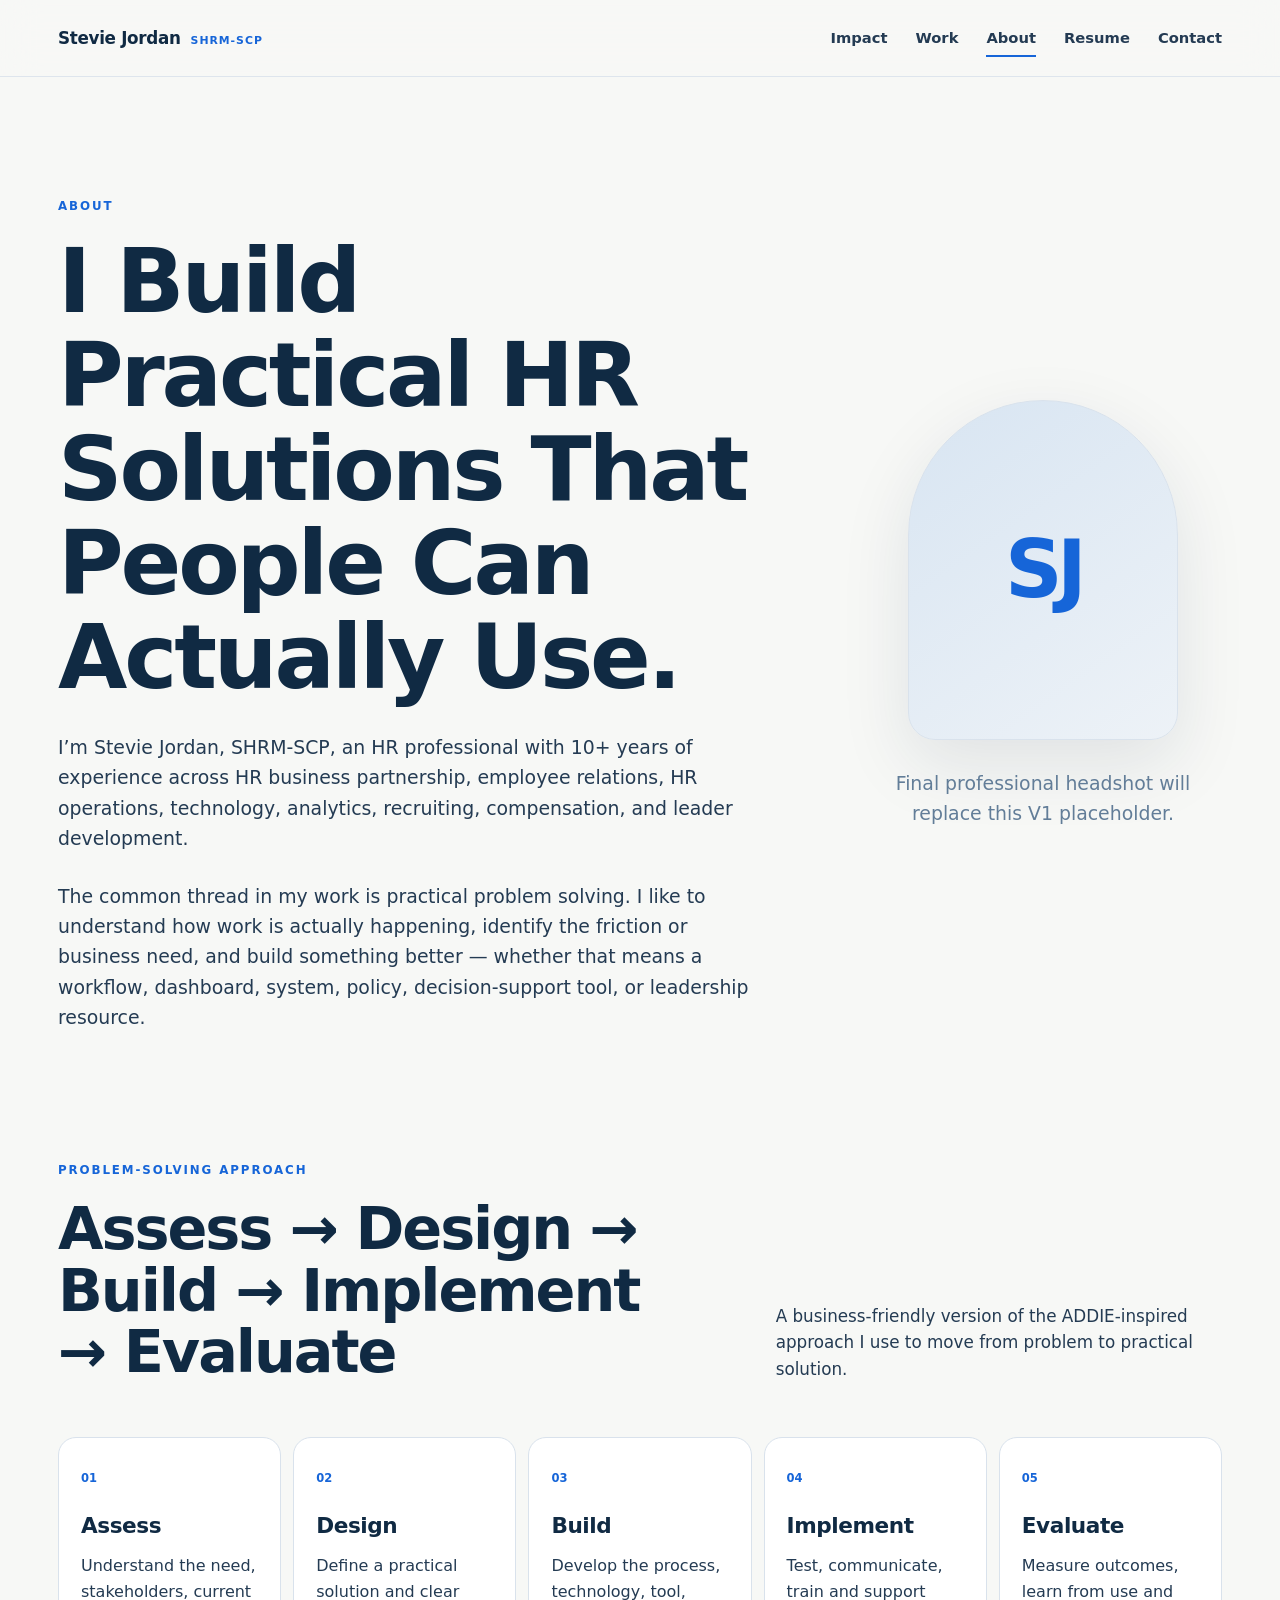
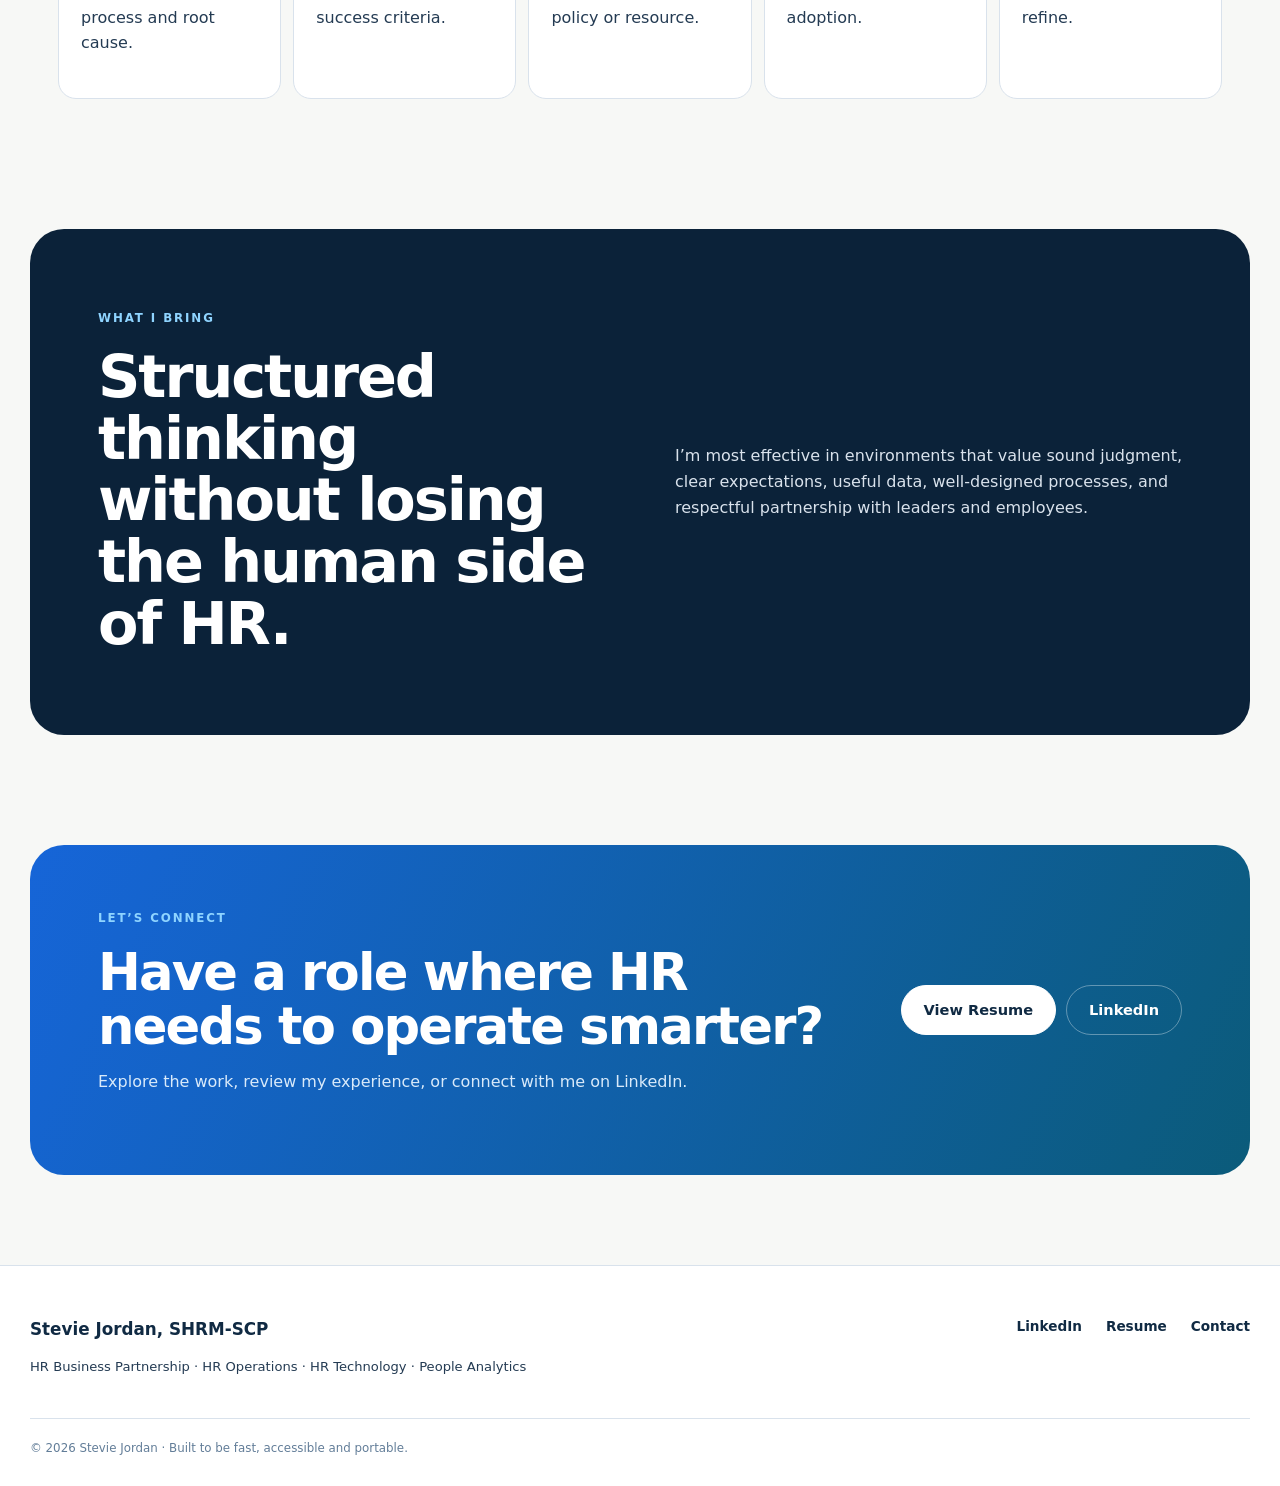
==== about/index.html @ 524242bf "Initial portfolio site" ====
<!doctype html>
<html lang="en">
<head>
<meta charset="utf-8">
<meta name="viewport" content="width=device-width, initial-scale=1">
<title>About Stevie Jordan, SHRM-SCP | Strategic HR Professional</title>
<meta name="description" content="Learn how Stevie Jordan approaches HR business challenges through practical process design, technology, analytics, employee relations, and leader partnership.">
<link rel="canonical" href="https://steviejordan.me/about/">
<meta property="og:type" content="website">
<meta property="og:title" content="About Stevie Jordan, SHRM-SCP | Strategic HR Professional">
<meta property="og:description" content="Learn how Stevie Jordan approaches HR business challenges through practical process design, technology, analytics, employee relations, and leader partnership.">
<meta property="og:url" content="https://steviejordan.me/about/">
<meta property="og:site_name" content="Stevie Jordan, SHRM-SCP">
<meta name="twitter:card" content="summary_large_image">
<meta name="theme-color" content="#102a43">
<link rel="icon" href="/assets/favicon.svg" type="image/svg+xml">
<link rel="stylesheet" href="/assets/css/styles.css">
<script type="application/ld+json">{"@context": "https://schema.org", "@type": "Person", "name": "Stevie Jordan", "honorificSuffix": "SHRM-SCP", "url": "https://steviejordan.me", "sameAs": ["https://www.linkedin.com/in/StevieJordan"], "jobTitle": "Human Resources Professional", "address": {"@type": "PostalAddress", "addressLocality": "Fayetteville", "addressRegion": "NC"}, "alumniOf": {"@type": "CollegeOrUniversity", "name": "University of Mount Olive"}}</script>

</head><body data-page="about"><header class="site-header">
  <div class="nav-shell">
    <a class="wordmark" href="/" aria-label="Stevie Jordan home"><span class="wordmark-name">Stevie Jordan</span><span class="wordmark-cred">SHRM-SCP</span></a>
    <button class="menu-button" type="button" aria-expanded="false" aria-controls="site-nav"><span></span><span></span><span></span><span class="sr-only">Open navigation</span></button>
    <nav id="site-nav" class="site-nav" aria-label="Primary navigation"><a class="nav-link " href="/impact/">Impact</a><a class="nav-link " href="/work/">Work</a><a class="nav-link active" href="/about/">About</a><a class="nav-link " href="/resume/">Resume</a><a class="nav-link " href="/contact/">Contact</a></nav>
  </div>
</header><main id="main"><section class="page-hero about-hero"><div><div class="eyebrow">About</div><h1>I Build Practical HR Solutions That People Can Actually Use.</h1><p>I’m Stevie Jordan, SHRM-SCP, an HR professional with 10+ years of experience across HR business partnership, employee relations, HR operations, technology, analytics, recruiting, compensation, and leader development.</p><p>The common thread in my work is practical problem solving. I like to understand how work is actually happening, identify the friction or business need, and build something better — whether that means a workflow, dashboard, system, policy, decision-support tool, or leadership resource.</p></div><div class="profile-placeholder"><div class="profile-ring"><span>SJ</span></div><p>Final professional headshot will replace this V1 placeholder.</p></div></section><section class="section-shell approach-page"><div class="section-heading"><div><div class="eyebrow">Problem-solving approach</div><h2>Assess → Design → Build → Implement → Evaluate</h2></div><p>A business-friendly version of the ADDIE-inspired approach I use to move from problem to practical solution.</p></div><div class="approach-cards"><article><span>01</span><h3>Assess</h3><p>Understand the need, stakeholders, current process and root cause.</p></article><article><span>02</span><h3>Design</h3><p>Define a practical solution and clear success criteria.</p></article><article><span>03</span><h3>Build</h3><p>Develop the process, technology, tool, policy or resource.</p></article><article><span>04</span><h3>Implement</h3><p>Test, communicate, train and support adoption.</p></article><article><span>05</span><h3>Evaluate</h3><p>Measure outcomes, learn from use and refine.</p></article></div></section><section class="values-band"><div><div class="eyebrow light">What I bring</div><h2>Structured thinking without losing the human side of HR.</h2></div><p>I’m most effective in environments that value sound judgment, clear expectations, useful data, well-designed processes, and respectful partnership with leaders and employees.</p></section><section class="cta-band" data-reveal><div><div class="eyebrow light">Let’s connect</div><h2>Have a role where HR needs to operate smarter?</h2><p>Explore the work, review my experience, or connect with me on LinkedIn.</p></div><div class="cta-actions"><a class="button button-light" href="/resume/">View Resume</a><a class="button button-ghost-light" href="https://www.linkedin.com/in/StevieJordan" target="_blank" rel="noopener">LinkedIn</a></div></section></main><footer class="site-footer"><div class="footer-shell">
<div><a class="footer-name" href="/">Stevie Jordan, SHRM-SCP</a><p>HR Business Partnership · HR Operations · HR Technology · People Analytics</p></div>
<div class="footer-links"><a href="https://www.linkedin.com/in/StevieJordan" target="_blank" rel="noopener">LinkedIn</a><a href="/resume/">Resume</a><a href="/contact/">Contact</a></div>
</div><div class="footer-bottom">© 2026 Stevie Jordan · Built to be fast, accessible and portable.</div></footer>
<script src="/assets/js/site.js" defer></script></body></html>
---- assets/css/styles.css ----
:root{--ink:#102a43;--ink2:#243b53;--muted:#627d98;--paper:#f7f8f6;--white:#fff;--line:#d9e2ec;--blue:#1665d8;--blue2:#0f4fa8;--teal:#147d7e;--pale:#eaf2fb;--warm:#f2efe8;--dark:#0b2239;--radius:24px;--shadow:0 24px 70px rgba(16,42,67,.10);--max:1220px}
*{box-sizing:border-box}html{scroll-behavior:smooth}body{margin:0;background:var(--paper);color:var(--ink);font-family:Inter,ui-sans-serif,system-ui,-apple-system,BlinkMacSystemFont,"Segoe UI",sans-serif;line-height:1.6;-webkit-font-smoothing:antialiased}a{color:inherit;text-decoration:none}img,svg{max-width:100%}button{font:inherit}p{color:var(--ink2)}h1,h2,h3{line-height:1.05;letter-spacing:-.035em;margin:0}h1{font-size:clamp(3rem,7vw,6.8rem);font-weight:750}h2{font-size:clamp(2.25rem,4.6vw,4.4rem);font-weight:720}h3{font-size:1.35rem;letter-spacing:-.02em}.sr-only{position:absolute!important;width:1px;height:1px;padding:0;margin:-1px;overflow:hidden;clip:rect(0,0,0,0);white-space:nowrap;border:0}.eyebrow{text-transform:uppercase;letter-spacing:.16em;font-size:.74rem;font-weight:800;color:var(--blue);margin-bottom:18px}.eyebrow.light{color:#8fd4ff}.site-header{position:sticky;top:0;z-index:50;background:rgba(247,248,246,.88);backdrop-filter:blur(18px);border-bottom:1px solid rgba(217,226,236,.8)}.nav-shell{max-width:var(--max);margin:auto;min-height:76px;padding:0 28px;display:flex;align-items:center;justify-content:space-between}.wordmark{display:flex;gap:10px;align-items:baseline;font-weight:800;letter-spacing:-.02em}.wordmark-name{font-size:1.05rem}.wordmark-cred{font-size:.68rem;color:var(--blue);letter-spacing:.09em}.site-nav{display:flex;gap:28px;align-items:center}.nav-link{font-size:.92rem;font-weight:700;color:var(--ink2);position:relative;padding:26px 0}.nav-link:after{content:"";position:absolute;left:0;bottom:19px;width:100%;height:2px;background:var(--blue);transform:scaleX(0);transform-origin:right;transition:transform .25s ease}.nav-link:hover:after,.nav-link.active:after{transform:scaleX(1);transform-origin:left}.menu-button{display:none;border:0;background:transparent;width:42px;height:42px;padding:9px}.menu-button span:not(.sr-only){height:2px;background:var(--ink);display:block;margin:5px 0}.hero,.page-hero,.section-shell,.case-hero,.case-visual-wrap,.case-content,.tools-section,.next-project,.contact-hero,.cta-band,.approach-band,.values-band,.case-impact{max-width:var(--max);margin-left:auto;margin-right:auto}.home-hero{min-height:690px;padding:105px 28px 80px;display:grid;grid-template-columns:1.1fr .9fr;align-items:center;gap:60px}.home-hero h1 span{color:var(--blue)}.hero-lede{font-size:1.18rem;max-width:760px;margin:30px 0 34px}.hero-actions{display:flex;align-items:center;gap:14px;flex-wrap:wrap}.button{display:inline-flex;align-items:center;justify-content:center;min-height:50px;padding:0 22px;background:var(--blue);color:#fff;border-radius:999px;font-weight:800;font-size:.91rem;border:1px solid var(--blue);transition:transform .2s ease,background .2s ease,box-shadow .2s ease}.button:hover{transform:translateY(-2px);background:var(--blue2);box-shadow:0 12px 28px rgba(22,101,216,.20)}.button-secondary{background:transparent;color:var(--ink);border-color:#9fb3c8}.button-secondary:hover{background:#fff;box-shadow:none}.button-light{background:#fff;color:var(--ink);border-color:#fff}.button-ghost-light{background:transparent;color:#fff;border-color:rgba(255,255,255,.35)}.button-disabled{background:#cbd5df;border-color:#cbd5df;color:#526678;cursor:not-allowed}.text-link{display:inline-flex;align-items:center;gap:7px;font-weight:800;color:var(--blue);font-size:.92rem}.text-link svg,.card-link svg,.contact-row svg{width:18px;fill:none;stroke:currentColor;stroke-width:1.8;transition:transform .2s ease}.text-link:hover svg,.card-link:hover svg,.contact-row:hover svg{transform:translateX(4px)}.resume-link{padding:12px}.hero-art{height:500px;position:relative;display:grid;place-items:center}.hero-monogram{width:290px;height:290px;border-radius:50%;background:linear-gradient(145deg,#102a43,#1665d8);color:#fff;display:grid;place-items:center;align-content:center;box-shadow:0 45px 90px rgba(16,42,67,.24);position:relative;z-index:2}.hero-monogram span{font-size:6.5rem;font-weight:800;letter-spacing:-.08em;line-height:.9}.hero-monogram small{font-size:.64rem;letter-spacing:.18em;opacity:.8;margin-top:18px}.orbit{position:absolute;border:1px solid #b7c8dc;border-radius:50%}.orbit-one{width:390px;height:390px}.orbit-two{width:475px;height:475px;border-style:dashed}.hero-tag{position:absolute;background:#fff;border:1px solid var(--line);box-shadow:0 18px 45px rgba(16,42,67,.10);border-radius:999px;padding:10px 16px;font-size:.78rem;font-weight:800;z-index:3}.tag-one{top:78px;right:0}.tag-two{bottom:100px;left:0}.tag-three{bottom:42px;right:30px}.proof-strip{max-width:var(--max);margin:0 auto 110px;padding:0 28px;display:grid;grid-template-columns:repeat(4,1fr);gap:1px}.metric-card{display:flex;flex-direction:column;padding:30px;border:1px solid var(--line);background:rgba(255,255,255,.78);min-height:190px;transition:transform .25s ease,box-shadow .25s ease,border-color .25s ease}.proof-strip .metric-card:first-child{border-radius:22px 0 0 22px}.proof-strip .metric-card:last-child{border-radius:0 22px 22px 0}.metric-card[href]:hover{transform:translateY(-4px);box-shadow:var(--shadow);border-color:#9fb3c8}.metric-value{font-size:clamp(1.85rem,3vw,3.1rem);font-weight:800;letter-spacing:-.05em;color:var(--ink);line-height:1}.metric-label{font-size:.87rem;font-weight:800;margin-top:14px;color:var(--blue)}.metric-card p{font-size:.92rem;margin:14px 0 18px}.metric-card-small{min-height:150px}.metric-card-small .metric-value{font-size:2.05rem}.card-link{margin-top:auto;font-size:.78rem;font-weight:800;color:var(--blue);display:flex;gap:6px;align-items:center}.section-shell{padding:110px 28px}.section-heading{display:grid;grid-template-columns:1fr .7fr;gap:80px;align-items:end;margin-bottom:54px}.section-heading p{font-size:1.05rem;margin:0}.featured-grid,.work-grid{display:grid;grid-template-columns:repeat(3,1fr);gap:24px}.work-grid{grid-template-columns:repeat(2,1fr)}.project-card{background:#fff;border:1px solid var(--line);border-radius:var(--radius);overflow:hidden;transition:transform .25s ease,box-shadow .25s ease}.project-card:hover{transform:translateY(-5px);box-shadow:var(--shadow)}.project-card-body{padding:26px 28px 30px}.project-card h3{font-size:1.5rem;margin-bottom:10px}.project-hook{font-size:1rem;font-weight:800;color:var(--blue);margin-bottom:14px}.project-card p{font-size:.94rem}.project-card-visual{display:block}.project-visual{height:270px;background:linear-gradient(145deg,#e8eef5,#fdfdfb);padding:26px;position:relative;overflow:hidden;border-bottom:1px solid var(--line);font-size:.72rem}.project-visual-large{height:560px;border:1px solid var(--line);border-radius:32px;padding:44px;box-shadow:var(--shadow)}.visual-head{display:flex;align-items:center;justify-content:space-between;font-weight:800;font-size:.83rem}.visual-badge{color:var(--blue);background:#fff;border:1px solid var(--line);padding:6px 10px;border-radius:999px}.placeholder-note{position:absolute;bottom:12px;right:16px;color:#829ab1;font-size:.58rem;letter-spacing:.05em}.flow-row{display:flex;align-items:center;gap:8px;margin:48px 0}.flow-row span{background:#fff;padding:14px 12px;border:1px solid #bcccdc;border-radius:10px;font-weight:700;flex:1;text-align:center}.flow-row i{width:24px;height:1px;background:var(--blue);position:relative}.flow-row i:after{content:"";position:absolute;right:-1px;top:-3px;border-left:5px solid var(--blue);border-top:3px solid transparent;border-bottom:3px solid transparent}.flow-status{display:flex;justify-content:space-between;background:#d9eafc;padding:16px;border-radius:12px}.flow-status em{font-style:normal}.comp-grid{margin-top:28px;background:#fff;border:1px solid var(--line);border-radius:12px;padding:14px;display:grid;grid-template-columns:1fr 1fr 1fr .7fr;gap:10px;align-items:center}.comp-grid>span{font-size:.6rem;color:var(--muted);font-weight:700;text-transform:uppercase}.comp-grid b{font-size:.68rem}.comp-grid em{font-style:normal}.bar{height:7px;background:#d9e2ec;border-radius:9px;position:relative}.bar:after{content:"";display:block;height:100%;background:var(--blue);border-radius:9px}.b1:after{width:78%}.b2:after{width:54%}.b3:after{width:89%}.budget-line{display:flex;justify-content:space-between;margin-top:14px;padding:12px 14px;background:#dff4ee;border-radius:10px}.coach-ring{width:220px;height:220px;border:1px solid #b7c8dc;border-radius:50%;margin:24px auto;position:relative}.coach-ring b{position:absolute;inset:0;margin:auto;width:78px;height:78px;border-radius:50%;display:grid;place-items:center;background:var(--blue);color:#fff}.coach-ring span{position:absolute;font-weight:700;background:#fff;border:1px solid var(--line);border-radius:999px;padding:7px 9px}.coach-ring span:nth-child(1){top:-6px;left:77px}.coach-ring span:nth-child(2){top:50px;right:-30px}.coach-ring span:nth-child(3){bottom:16px;right:-18px}.coach-ring span:nth-child(4){bottom:13px;left:-34px}.coach-ring span:nth-child(5){top:50px;left:-38px}.dash-kpis{display:grid;grid-template-columns:repeat(3,1fr);gap:10px;margin-top:28px}.dash-kpis div{background:#fff;border:1px solid var(--line);border-radius:12px;padding:14px}.dash-kpis b{font-size:1.2rem;display:block}.dash-kpis span{color:var(--muted)}.dash-chart{height:105px;margin-top:14px;background:#fff;border:1px solid var(--line);border-radius:12px;padding:14px;display:flex;align-items:flex-end;gap:10px}.dash-chart i{flex:1;background:linear-gradient(var(--blue),var(--teal));border-radius:6px 6px 2px 2px}.ats-funnel{display:flex;flex-direction:column;gap:8px;align-items:center;margin-top:27px}.ats-funnel span{background:#fff;border:1px solid var(--line);padding:8px 16px;text-align:center;border-radius:8px;font-weight:700}.ats-funnel span:nth-child(1){width:90%}.ats-funnel span:nth-child(2){width:75%}.ats-funnel span:nth-child(3){width:60%}.ats-funnel span:nth-child(4){width:46%}.ats-funnel span:nth-child(5){width:34%;background:#dff4ee}.ats-funnel b{color:var(--blue);margin-left:8px}.docs-stack{margin-top:28px}.docs-stack>div:first-child{background:#fff;border:1px solid var(--line);border-radius:12px;padding:16px}.docs-stack b,.docs-stack span{display:block}.docs-stack>i{width:2px;height:30px;background:var(--blue);display:block;margin:auto}.doc-cards{display:grid;grid-template-columns:repeat(3,1fr);gap:10px}.doc-cards span{height:76px;background:#fff;border:1px solid var(--line);border-radius:10px;padding:12px;font-weight:800}.section-action{text-align:center;margin-top:42px}.expertise-section{padding-top:50px}.expertise-grid{border-top:1px solid var(--line)}.expertise-item{display:grid;grid-template-columns:70px 1fr;gap:24px;padding:28px 0;border-bottom:1px solid var(--line)}.expertise-item>span{font-size:.78rem;color:var(--blue);font-weight:800}.expertise-item h3{font-size:1.6rem}.expertise-item p{margin:8px 0 0;max-width:760px}.approach-band,.values-band{background:var(--dark);color:#fff;padding:80px 68px;border-radius:34px;display:grid;grid-template-columns:1fr 1fr;gap:70px;margin-bottom:110px}.approach-band p,.values-band p{color:#d9e2ec}.approach-steps{list-style:none;margin:0;padding:0;border-top:1px solid rgba(255,255,255,.16)}.approach-steps li{padding:17px 0;border-bottom:1px solid rgba(255,255,255,.16);display:grid;grid-template-columns:110px 1fr;gap:20px}.approach-steps b{color:#8fd4ff}.approach-steps span{color:#d9e2ec}.light-link{color:#fff}.cta-band{background:linear-gradient(115deg,#1665d8,#0b5b7a);color:#fff;padding:64px 68px;border-radius:34px;margin-bottom:90px;display:grid;grid-template-columns:1fr auto;gap:40px;align-items:center}.cta-band h2{font-size:clamp(2rem,4vw,3.7rem)}.cta-band p{color:#d9eafa}.cta-actions{display:flex;gap:10px}.site-footer{border-top:1px solid var(--line);padding:50px 28px 28px;background:#fff}.footer-shell{max-width:var(--max);margin:auto;display:flex;justify-content:space-between;gap:40px}.footer-name{font-size:1.05rem;font-weight:800}.footer-shell p{font-size:.82rem}.footer-links{display:flex;gap:24px;font-weight:700;font-size:.85rem}.footer-bottom{max-width:var(--max);margin:28px auto 0;border-top:1px solid var(--line);padding-top:20px;color:var(--muted);font-size:.74rem}.page-hero{padding:120px 28px 70px}.page-hero.narrow{max-width:980px;margin-left:auto;margin-right:auto}.page-hero h1{max-width:1000px}.page-hero>p,.page-hero>div>p{font-size:1.18rem;max-width:780px;margin-top:28px}.impact-grid{display:grid;grid-template-columns:repeat(2,1fr);gap:20px;padding-top:30px}.impact-grid .metric-card{border-radius:22px;min-height:300px}.scope-section{padding-top:20px}.scope-grid{display:grid;grid-template-columns:repeat(3,1fr);gap:20px}.scope-grid .metric-card{border-radius:20px}.case-hero{padding:90px 28px 54px;max-width:1040px}.back-link{display:inline-block;margin-bottom:50px;font-size:.84rem;font-weight:800;color:var(--muted)}.case-hero h1{font-size:clamp(3.4rem,7vw,6.4rem)}.case-hook{font-size:clamp(1.3rem,2.5vw,2.15rem);font-weight:800;color:var(--blue);margin:20px 0}.case-summary{font-size:1.1rem;max-width:780px}.case-visual-wrap{padding:0 28px 80px}.case-content{padding:20px 28px 90px;max-width:1040px}.case-section{display:grid;grid-template-columns:80px 1fr;gap:38px;padding:70px 0;border-bottom:1px solid var(--line)}.case-section:last-child{border-bottom:0}.section-number{color:var(--blue);font-weight:800;font-size:.78rem}.case-section h2{font-size:2.5rem;margin-bottom:20px}.case-section p{font-size:1.05rem}.action-list{margin:24px 0 0;padding:0;list-style:none}.action-list li{padding:13px 0 13px 26px;border-bottom:1px solid var(--line);position:relative}.action-list li:before{content:"";position:absolute;left:0;top:23px;width:8px;height:8px;border-radius:50%;background:var(--blue)}.case-impact{background:var(--dark);color:#fff;padding:75px 68px;border-radius:34px;margin-bottom:40px}.case-impact-heading{margin-bottom:34px}.case-impact .metric-card{background:rgba(255,255,255,.07);border-color:rgba(255,255,255,.15);border-radius:18px}.case-impact .metric-value,.case-impact .metric-label{color:#fff}.case-impact-grid{display:grid;grid-template-columns:repeat(4,1fr);gap:14px}.tools-section{padding-top:50px;padding-bottom:90px}.chips{display:flex;flex-wrap:wrap;gap:10px}.chips span{background:#fff;border:1px solid var(--line);border-radius:999px;padding:9px 13px;font-size:.78rem;font-weight:700}.chips.vertical{flex-direction:column;align-items:flex-start}.next-project{margin-bottom:90px;border-top:1px solid var(--line);border-bottom:1px solid var(--line);padding:54px 28px;display:flex;align-items:center;justify-content:space-between;gap:30px}.next-project h2{font-size:2.2rem}.next-project p{font-weight:800;color:var(--blue)}.about-hero{display:grid;grid-template-columns:1fr .5fr;gap:90px;align-items:center}.profile-placeholder{text-align:center}.profile-ring{width:270px;height:340px;margin:auto;background:linear-gradient(145deg,#d8e5f2,#edf2f7);border-radius:150px 150px 30px 30px;display:grid;place-items:center;border:1px solid var(--line);box-shadow:var(--shadow)}.profile-ring span{font-size:5rem;font-weight:800;color:var(--blue);letter-spacing:-.07em}.profile-placeholder p{font-size:.75rem;color:var(--muted)}.approach-page{padding-top:40px}.approach-cards{display:grid;grid-template-columns:repeat(5,1fr);gap:12px}.approach-cards article{background:#fff;border:1px solid var(--line);border-radius:18px;padding:26px 22px}.approach-cards span{color:var(--blue);font-size:.72rem;font-weight:800}.approach-cards h3{margin:25px 0 10px}.values-band{margin-top:20px;align-items:center}.resume-hero{display:flex;justify-content:space-between;align-items:end;gap:40px}.resume-title{font-size:1.25rem!important;color:var(--blue)!important;font-weight:800}.resume-actions{display:flex;gap:10px;flex-wrap:wrap}.resume-content{padding-top:30px;display:grid;grid-template-columns:260px 1fr;gap:80px}.resume-sidebar{display:flex;flex-direction:column;gap:48px}.resume-sidebar ul{list-style:none;padding:0;margin:0}.resume-sidebar li{margin-bottom:18px;color:var(--ink2)}.timeline{border-left:1px solid #bcccdc;padding-left:40px}.timeline-item{position:relative;padding:0 0 58px}.timeline-marker{position:absolute;left:-47px;top:4px;width:13px;height:13px;border-radius:50%;background:var(--blue);border:3px solid var(--paper);box-shadow:0 0 0 1px var(--blue)}.timeline-head{display:flex;justify-content:space-between;gap:30px}.timeline-head h2{font-size:1.55rem}.timeline-head h3{font-size:1rem;color:var(--blue);margin-top:6px}.timeline-head span{font-size:.78rem;font-weight:800;color:var(--muted);white-space:nowrap}.timeline-item ul{padding-left:20px}.timeline-item li{margin:10px 0;color:var(--ink2)}.contact-hero{padding:130px 28px 90px;display:grid;grid-template-columns:1fr 1fr;gap:90px}.contact-hero>div:first-child p{font-size:1.2rem;max-width:600px}.contact-panel{border-top:1px solid var(--line)}.contact-row{display:grid;grid-template-columns:100px 1fr 24px;gap:20px;align-items:center;padding:26px 0;border-bottom:1px solid var(--line)}.contact-row span{font-size:.72rem;text-transform:uppercase;letter-spacing:.12em;color:var(--muted);font-weight:800}.contact-row b{font-size:1rem}.contact-row.pending{grid-template-columns:100px 1fr;color:var(--muted)}.contact-note{padding-top:0}.error-page{text-align:center;min-height:650px;display:flex;flex-direction:column;align-items:center;justify-content:center}.error-page .hero-actions{justify-content:center}
[data-reveal]{opacity:0;transform:translateY(18px);transition:opacity .6s ease,transform .6s ease}[data-reveal].revealed{opacity:1;transform:none}
@media (max-width:1050px){.home-hero{grid-template-columns:1fr;min-height:0}.hero-art{height:420px}.featured-grid{grid-template-columns:1fr 1fr}.featured-grid .project-card:last-child{grid-column:1/-1}.proof-strip{grid-template-columns:1fr 1fr;gap:12px}.proof-strip .metric-card{border-radius:18px!important}.case-impact-grid{grid-template-columns:1fr 1fr}.approach-cards{grid-template-columns:1fr 1fr}.approach-cards article:last-child{grid-column:1/-1}.about-hero{grid-template-columns:1fr}.profile-placeholder{justify-self:start}.resume-content{grid-template-columns:1fr}.resume-sidebar{display:grid;grid-template-columns:1fr 1fr}.contact-hero{grid-template-columns:1fr}.section-heading{grid-template-columns:1fr;gap:24px}.approach-band,.values-band{grid-template-columns:1fr}.cta-band{grid-template-columns:1fr}.cta-actions{justify-content:flex-start}}
@media (max-width:760px){h1{font-size:clamp(2.8rem,13vw,4.3rem)}h2{font-size:2.4rem}.nav-shell{min-height:66px;padding:0 20px}.menu-button{display:block}.site-nav{position:absolute;top:66px;left:0;right:0;background:var(--paper);border-bottom:1px solid var(--line);display:none;flex-direction:column;align-items:stretch;padding:14px 20px 24px;gap:0}.site-nav.open{display:flex}.nav-link{padding:15px 0;font-size:1rem}.nav-link:after{bottom:8px;width:35px}.home-hero{padding:70px 20px 55px}.hero-art{height:340px}.hero-monogram{width:210px;height:210px}.hero-monogram span{font-size:4.7rem}.orbit-one{width:275px;height:275px}.orbit-two{width:330px;height:330px}.hero-tag{font-size:.65rem;padding:7px 10px}.tag-one{top:38px}.tag-two{bottom:65px}.tag-three{bottom:20px}.proof-strip{padding:0 20px;margin-bottom:65px;grid-template-columns:1fr}.section-shell{padding:70px 20px}.featured-grid,.work-grid,.impact-grid,.scope-grid{grid-template-columns:1fr}.project-visual{height:255px}.project-visual-large{height:420px;padding:24px;border-radius:20px}.comp-grid{grid-template-columns:1fr 1fr}.comp-grid>span:nth-child(3),.comp-grid>span:nth-child(4){display:none}.approach-band,.values-band,.cta-band,.case-impact{margin-left:14px;margin-right:14px;border-radius:24px;padding:45px 28px}.cta-actions{flex-direction:column;align-items:flex-start}.footer-shell{flex-direction:column}.footer-links{flex-wrap:wrap}.page-hero,.case-hero{padding:78px 20px 50px}.case-visual-wrap{padding:0 14px 55px}.case-content{padding:0 20px 70px}.case-section{grid-template-columns:1fr;gap:12px;padding:50px 0}.case-impact-grid{grid-template-columns:1fr}.tools-section{padding:40px 20px 65px}.next-project{margin:0 20px 70px;padding:40px 0;align-items:flex-start;flex-direction:column}.approach-cards{grid-template-columns:1fr}.approach-cards article:last-child{grid-column:auto}.resume-hero{display:block}.resume-actions{margin-top:30px}.resume-sidebar{display:block}.resume-sidebar>div{margin-bottom:35px}.timeline{padding-left:28px}.timeline-marker{left:-35px}.timeline-head{display:block}.timeline-head span{display:block;margin-top:7px}.contact-hero{padding:90px 20px 60px}.contact-row{grid-template-columns:75px 1fr 20px}.contact-row.pending{grid-template-columns:75px 1fr}.flow-row{gap:4px}.flow-row span{padding:10px 5px;font-size:.58rem}.flow-row i{width:10px}.placeholder-note{display:none}}
@media (prefers-reduced-motion:reduce){html{scroll-behavior:auto}*,*:before,*:after{animation-duration:.01ms!important;animation-iteration-count:1!important;transition-duration:.01ms!important}[data-reveal]{opacity:1;transform:none}}
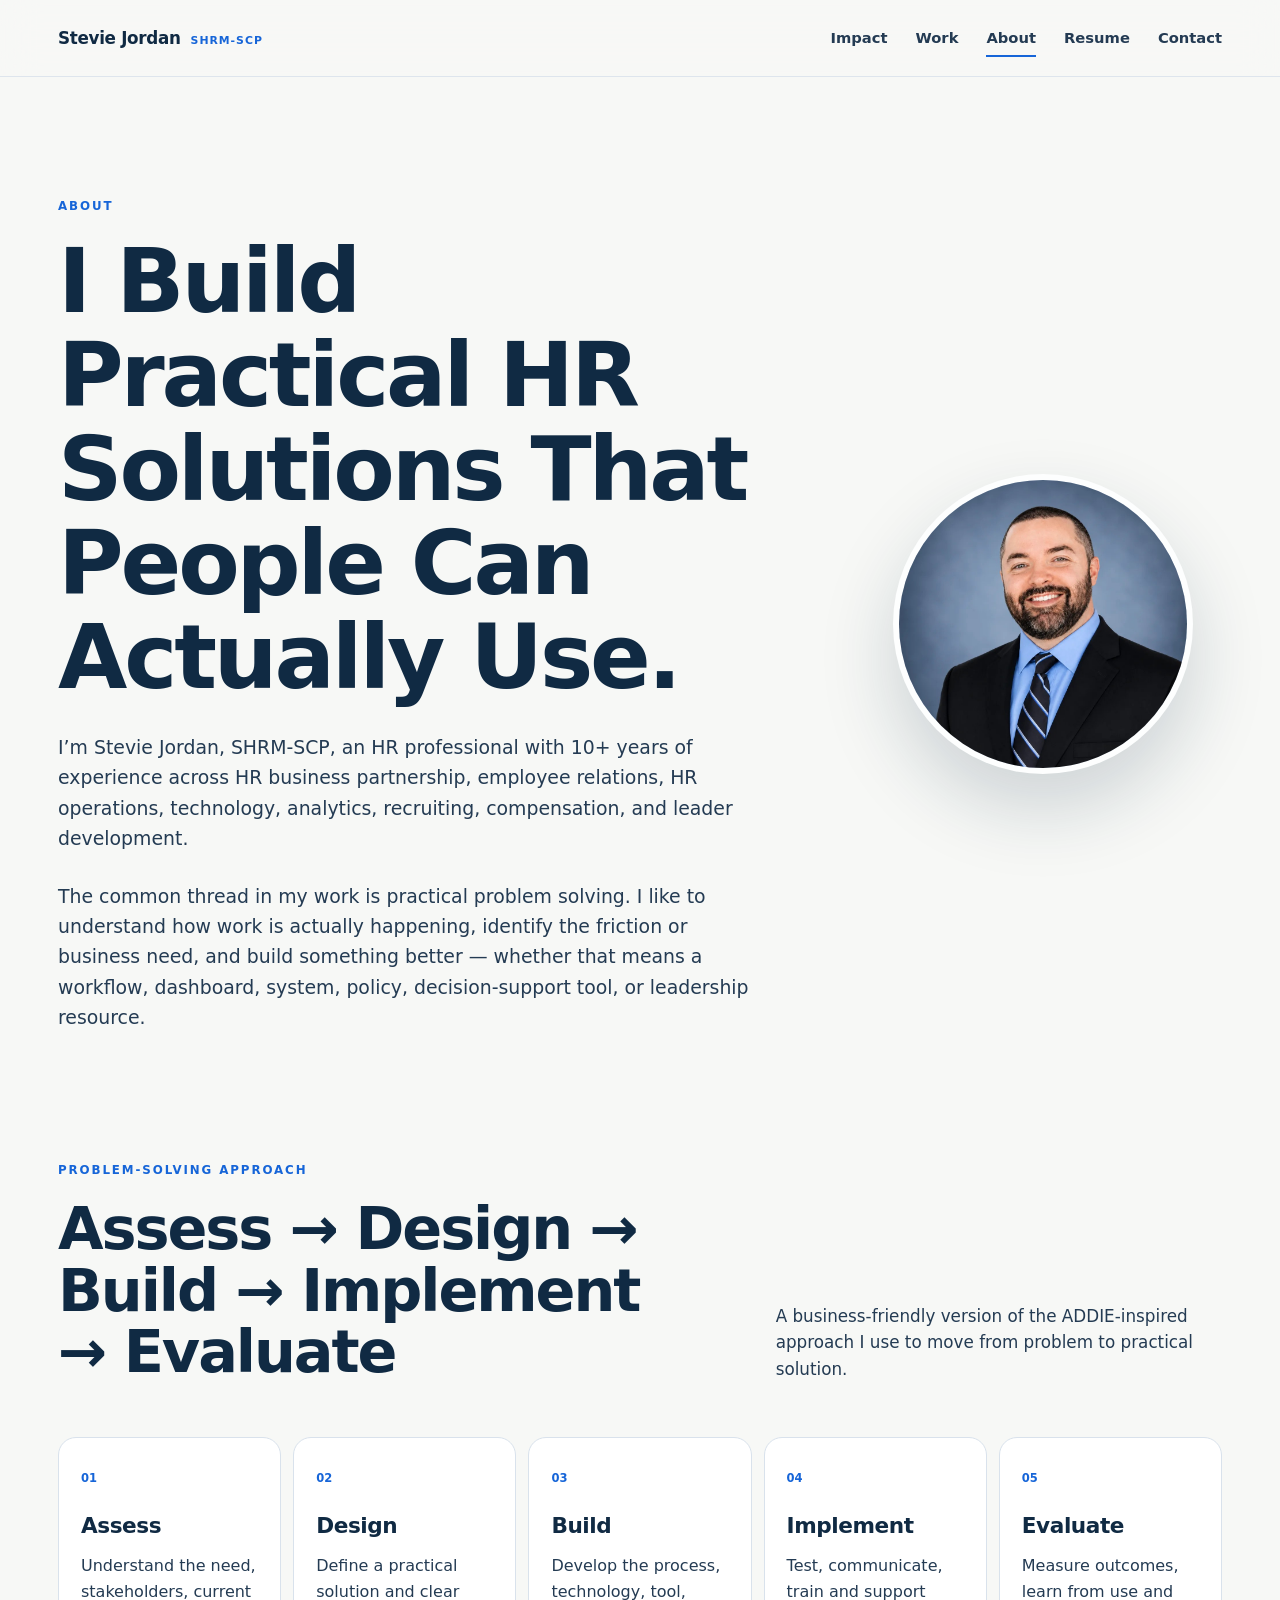
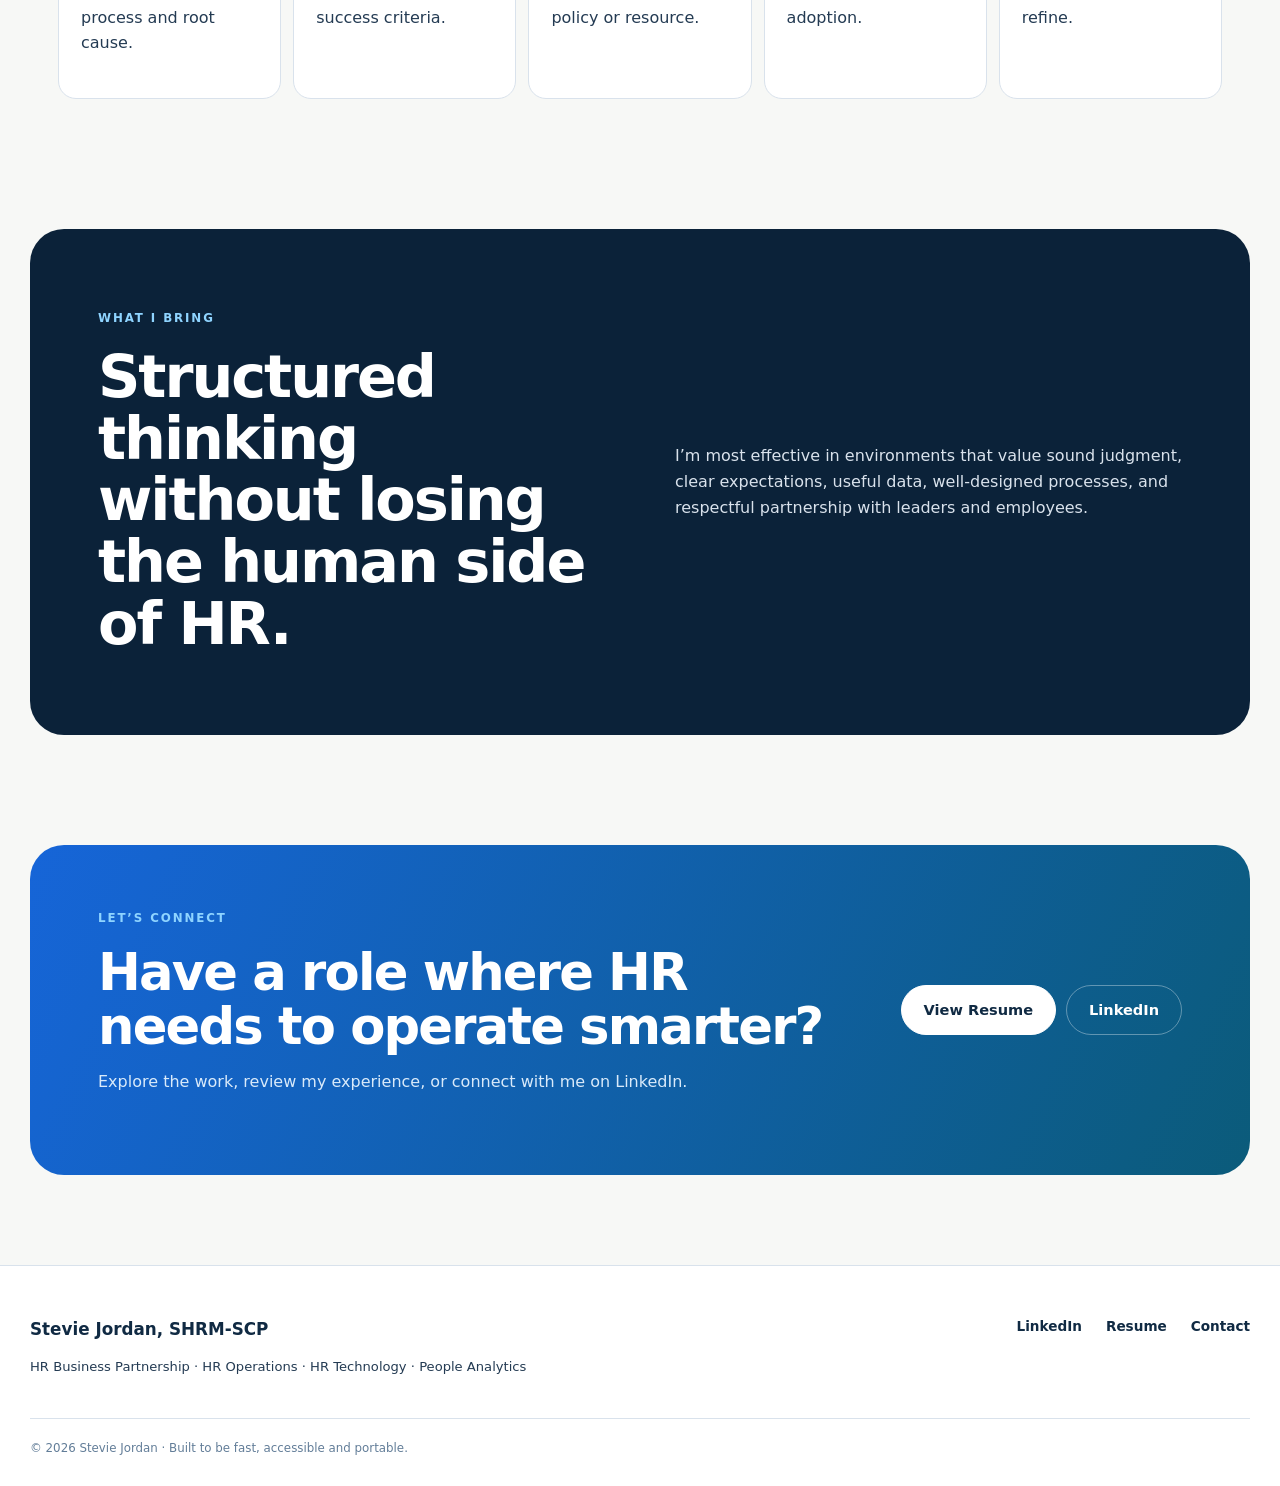
==== commit e2d98037: "Upload revised site v1.1 2026-09-05" ====
--- a/about/index.html
+++ b/about/index.html
@@ -23,7 +23,7 @@
     <button class="menu-button" type="button" aria-expanded="false" aria-controls="site-nav"><span></span><span></span><span></span><span class="sr-only">Open navigation</span></button>
     <nav id="site-nav" class="site-nav" aria-label="Primary navigation"><a class="nav-link " href="/impact/">Impact</a><a class="nav-link " href="/work/">Work</a><a class="nav-link active" href="/about/">About</a><a class="nav-link " href="/resume/">Resume</a><a class="nav-link " href="/contact/">Contact</a></nav>
   </div>
-</header><main id="main"><section class="page-hero about-hero"><div><div class="eyebrow">About</div><h1>I Build Practical HR Solutions That People Can Actually Use.</h1><p>I’m Stevie Jordan, SHRM-SCP, an HR professional with 10+ years of experience across HR business partnership, employee relations, HR operations, technology, analytics, recruiting, compensation, and leader development.</p><p>The common thread in my work is practical problem solving. I like to understand how work is actually happening, identify the friction or business need, and build something better — whether that means a workflow, dashboard, system, policy, decision-support tool, or leadership resource.</p></div><div class="profile-placeholder"><div class="profile-ring"><span>SJ</span></div><p>Final professional headshot will replace this V1 placeholder.</p></div></section><section class="section-shell approach-page"><div class="section-heading"><div><div class="eyebrow">Problem-solving approach</div><h2>Assess → Design → Build → Implement → Evaluate</h2></div><p>A business-friendly version of the ADDIE-inspired approach I use to move from problem to practical solution.</p></div><div class="approach-cards"><article><span>01</span><h3>Assess</h3><p>Understand the need, stakeholders, current process and root cause.</p></article><article><span>02</span><h3>Design</h3><p>Define a practical solution and clear success criteria.</p></article><article><span>03</span><h3>Build</h3><p>Develop the process, technology, tool, policy or resource.</p></article><article><span>04</span><h3>Implement</h3><p>Test, communicate, train and support adoption.</p></article><article><span>05</span><h3>Evaluate</h3><p>Measure outcomes, learn from use and refine.</p></article></div></section><section class="values-band"><div><div class="eyebrow light">What I bring</div><h2>Structured thinking without losing the human side of HR.</h2></div><p>I’m most effective in environments that value sound judgment, clear expectations, useful data, well-designed processes, and respectful partnership with leaders and employees.</p></section><section class="cta-band" data-reveal><div><div class="eyebrow light">Let’s connect</div><h2>Have a role where HR needs to operate smarter?</h2><p>Explore the work, review my experience, or connect with me on LinkedIn.</p></div><div class="cta-actions"><a class="button button-light" href="/resume/">View Resume</a><a class="button button-ghost-light" href="https://www.linkedin.com/in/StevieJordan" target="_blank" rel="noopener">LinkedIn</a></div></section></main><footer class="site-footer"><div class="footer-shell">
+</header><main id="main"><section class="page-hero about-hero"><div><div class="eyebrow">About</div><h1>I Build Practical HR Solutions That People Can Actually Use.</h1><p>I’m Stevie Jordan, SHRM-SCP, an HR professional with 10+ years of experience across HR business partnership, employee relations, HR operations, technology, analytics, recruiting, compensation, and leader development.</p><p>The common thread in my work is practical problem solving. I like to understand how work is actually happening, identify the friction or business need, and build something better — whether that means a workflow, dashboard, system, policy, decision-support tool, or leadership resource.</p></div><div class="profile-placeholder"><div class="profile-ring"><img class="profile-photo" src="/assets/images/stevie-jordan-headshot.jpg" alt="Stevie Jordan, SHRM-SCP"></div></div></section><section class="section-shell approach-page"><div class="section-heading"><div><div class="eyebrow">Problem-solving approach</div><h2>Assess → Design → Build → Implement → Evaluate</h2></div><p>A business-friendly version of the ADDIE-inspired approach I use to move from problem to practical solution.</p></div><div class="approach-cards"><article><span>01</span><h3>Assess</h3><p>Understand the need, stakeholders, current process and root cause.</p></article><article><span>02</span><h3>Design</h3><p>Define a practical solution and clear success criteria.</p></article><article><span>03</span><h3>Build</h3><p>Develop the process, technology, tool, policy or resource.</p></article><article><span>04</span><h3>Implement</h3><p>Test, communicate, train and support adoption.</p></article><article><span>05</span><h3>Evaluate</h3><p>Measure outcomes, learn from use and refine.</p></article></div></section><section class="values-band"><div><div class="eyebrow light">What I bring</div><h2>Structured thinking without losing the human side of HR.</h2></div><p>I’m most effective in environments that value sound judgment, clear expectations, useful data, well-designed processes, and respectful partnership with leaders and employees.</p></section><section class="cta-band" data-reveal><div><div class="eyebrow light">Let’s connect</div><h2>Have a role where HR needs to operate smarter?</h2><p>Explore the work, review my experience, or connect with me on LinkedIn.</p></div><div class="cta-actions"><a class="button button-light" href="/resume/">View Resume</a><a class="button button-ghost-light" href="https://www.linkedin.com/in/StevieJordan" target="_blank" rel="noopener">LinkedIn</a></div></section></main><footer class="site-footer"><div class="footer-shell">
 <div><a class="footer-name" href="/">Stevie Jordan, SHRM-SCP</a><p>HR Business Partnership · HR Operations · HR Technology · People Analytics</p></div>
 <div class="footer-links"><a href="https://www.linkedin.com/in/StevieJordan" target="_blank" rel="noopener">LinkedIn</a><a href="/resume/">Resume</a><a href="/contact/">Contact</a></div>
 </div><div class="footer-bottom">© 2026 Stevie Jordan · Built to be fast, accessible and portable.</div></footer>
--- a/assets/css/styles.css
+++ b/assets/css/styles.css
@@ -5,3 +5,63 @@
 @media (max-width:1050px){.home-hero{grid-template-columns:1fr;min-height:0}.hero-art{height:420px}.featured-grid{grid-template-columns:1fr 1fr}.featured-grid .project-card:last-child{grid-column:1/-1}.proof-strip{grid-template-columns:1fr 1fr;gap:12px}.proof-strip .metric-card{border-radius:18px!important}.case-impact-grid{grid-template-columns:1fr 1fr}.approach-cards{grid-template-columns:1fr 1fr}.approach-cards article:last-child{grid-column:1/-1}.about-hero{grid-template-columns:1fr}.profile-placeholder{justify-self:start}.resume-content{grid-template-columns:1fr}.resume-sidebar{display:grid;grid-template-columns:1fr 1fr}.contact-hero{grid-template-columns:1fr}.section-heading{grid-template-columns:1fr;gap:24px}.approach-band,.values-band{grid-template-columns:1fr}.cta-band{grid-template-columns:1fr}.cta-actions{justify-content:flex-start}}
 @media (max-width:760px){h1{font-size:clamp(2.8rem,13vw,4.3rem)}h2{font-size:2.4rem}.nav-shell{min-height:66px;padding:0 20px}.menu-button{display:block}.site-nav{position:absolute;top:66px;left:0;right:0;background:var(--paper);border-bottom:1px solid var(--line);display:none;flex-direction:column;align-items:stretch;padding:14px 20px 24px;gap:0}.site-nav.open{display:flex}.nav-link{padding:15px 0;font-size:1rem}.nav-link:after{bottom:8px;width:35px}.home-hero{padding:70px 20px 55px}.hero-art{height:340px}.hero-monogram{width:210px;height:210px}.hero-monogram span{font-size:4.7rem}.orbit-one{width:275px;height:275px}.orbit-two{width:330px;height:330px}.hero-tag{font-size:.65rem;padding:7px 10px}.tag-one{top:38px}.tag-two{bottom:65px}.tag-three{bottom:20px}.proof-strip{padding:0 20px;margin-bottom:65px;grid-template-columns:1fr}.section-shell{padding:70px 20px}.featured-grid,.work-grid,.impact-grid,.scope-grid{grid-template-columns:1fr}.project-visual{height:255px}.project-visual-large{height:420px;padding:24px;border-radius:20px}.comp-grid{grid-template-columns:1fr 1fr}.comp-grid>span:nth-child(3),.comp-grid>span:nth-child(4){display:none}.approach-band,.values-band,.cta-band,.case-impact{margin-left:14px;margin-right:14px;border-radius:24px;padding:45px 28px}.cta-actions{flex-direction:column;align-items:flex-start}.footer-shell{flex-direction:column}.footer-links{flex-wrap:wrap}.page-hero,.case-hero{padding:78px 20px 50px}.case-visual-wrap{padding:0 14px 55px}.case-content{padding:0 20px 70px}.case-section{grid-template-columns:1fr;gap:12px;padding:50px 0}.case-impact-grid{grid-template-columns:1fr}.tools-section{padding:40px 20px 65px}.next-project{margin:0 20px 70px;padding:40px 0;align-items:flex-start;flex-direction:column}.approach-cards{grid-template-columns:1fr}.approach-cards article:last-child{grid-column:auto}.resume-hero{display:block}.resume-actions{margin-top:30px}.resume-sidebar{display:block}.resume-sidebar>div{margin-bottom:35px}.timeline{padding-left:28px}.timeline-marker{left:-35px}.timeline-head{display:block}.timeline-head span{display:block;margin-top:7px}.contact-hero{padding:90px 20px 60px}.contact-row{grid-template-columns:75px 1fr 20px}.contact-row.pending{grid-template-columns:75px 1fr}.flow-row{gap:4px}.flow-row span{padding:10px 5px;font-size:.58rem}.flow-row i{width:10px}.placeholder-note{display:none}}
 @media (prefers-reduced-motion:reduce){html{scroll-behavior:auto}*,*:before,*:after{animation-duration:.01ms!important;animation-iteration-count:1!important;transition-duration:.01ms!important}[data-reveal]{opacity:1;transform:none}}
+
+
+/* ===== Portfolio launch polish =====
+   The image filename below is intentionally stable. To change headshots later,
+   replace /assets/images/stevie-jordan-headshot.jpg and no layout edits are needed. */
+.home-hero{
+  min-height:650px;
+  padding:88px 28px 70px;
+  grid-template-columns:1.08fr .92fr;
+  gap:48px;
+}
+.home-hero h1{font-size:clamp(3rem,5.6vw,5.75rem)}
+.hero-art{height:460px}
+.hero-headshot{
+  width:320px;
+  height:320px;
+  aspect-ratio:1/1;
+  display:block;
+  object-fit:cover;
+  object-position:50% 36%;
+  border-radius:50%;
+  border:6px solid rgba(255,255,255,.96);
+  box-shadow:0 34px 75px rgba(16,42,67,.22);
+  position:relative;
+  z-index:2;
+  background:#d8e5f2;
+}
+.profile-ring{
+  width:300px;
+  height:300px;
+  aspect-ratio:1/1;
+  margin:auto;
+  border-radius:50%;
+  overflow:hidden;
+  border:6px solid rgba(255,255,255,.96);
+  background:#d8e5f2;
+  box-shadow:0 34px 75px rgba(16,42,67,.18);
+  display:block;
+}
+.profile-photo{
+  width:100%;
+  height:100%;
+  display:block;
+  object-fit:cover;
+  object-position:50% 36%;
+}
+.profile-placeholder p{display:none}
+.placeholder-note{display:none!important}
+
+@media (max-width:1050px){
+  .home-hero{grid-template-columns:1fr;min-height:0;padding-top:82px}
+  .hero-art{height:410px}
+}
+@media (max-width:760px){
+  .home-hero{padding:62px 20px 50px}
+  .home-hero h1{font-size:clamp(2.8rem,13vw,4.3rem)}
+  .hero-art{height:330px}
+  .hero-headshot{width:230px;height:230px;border-width:5px}
+  .profile-ring{width:240px;height:240px;border-width:5px}
+}
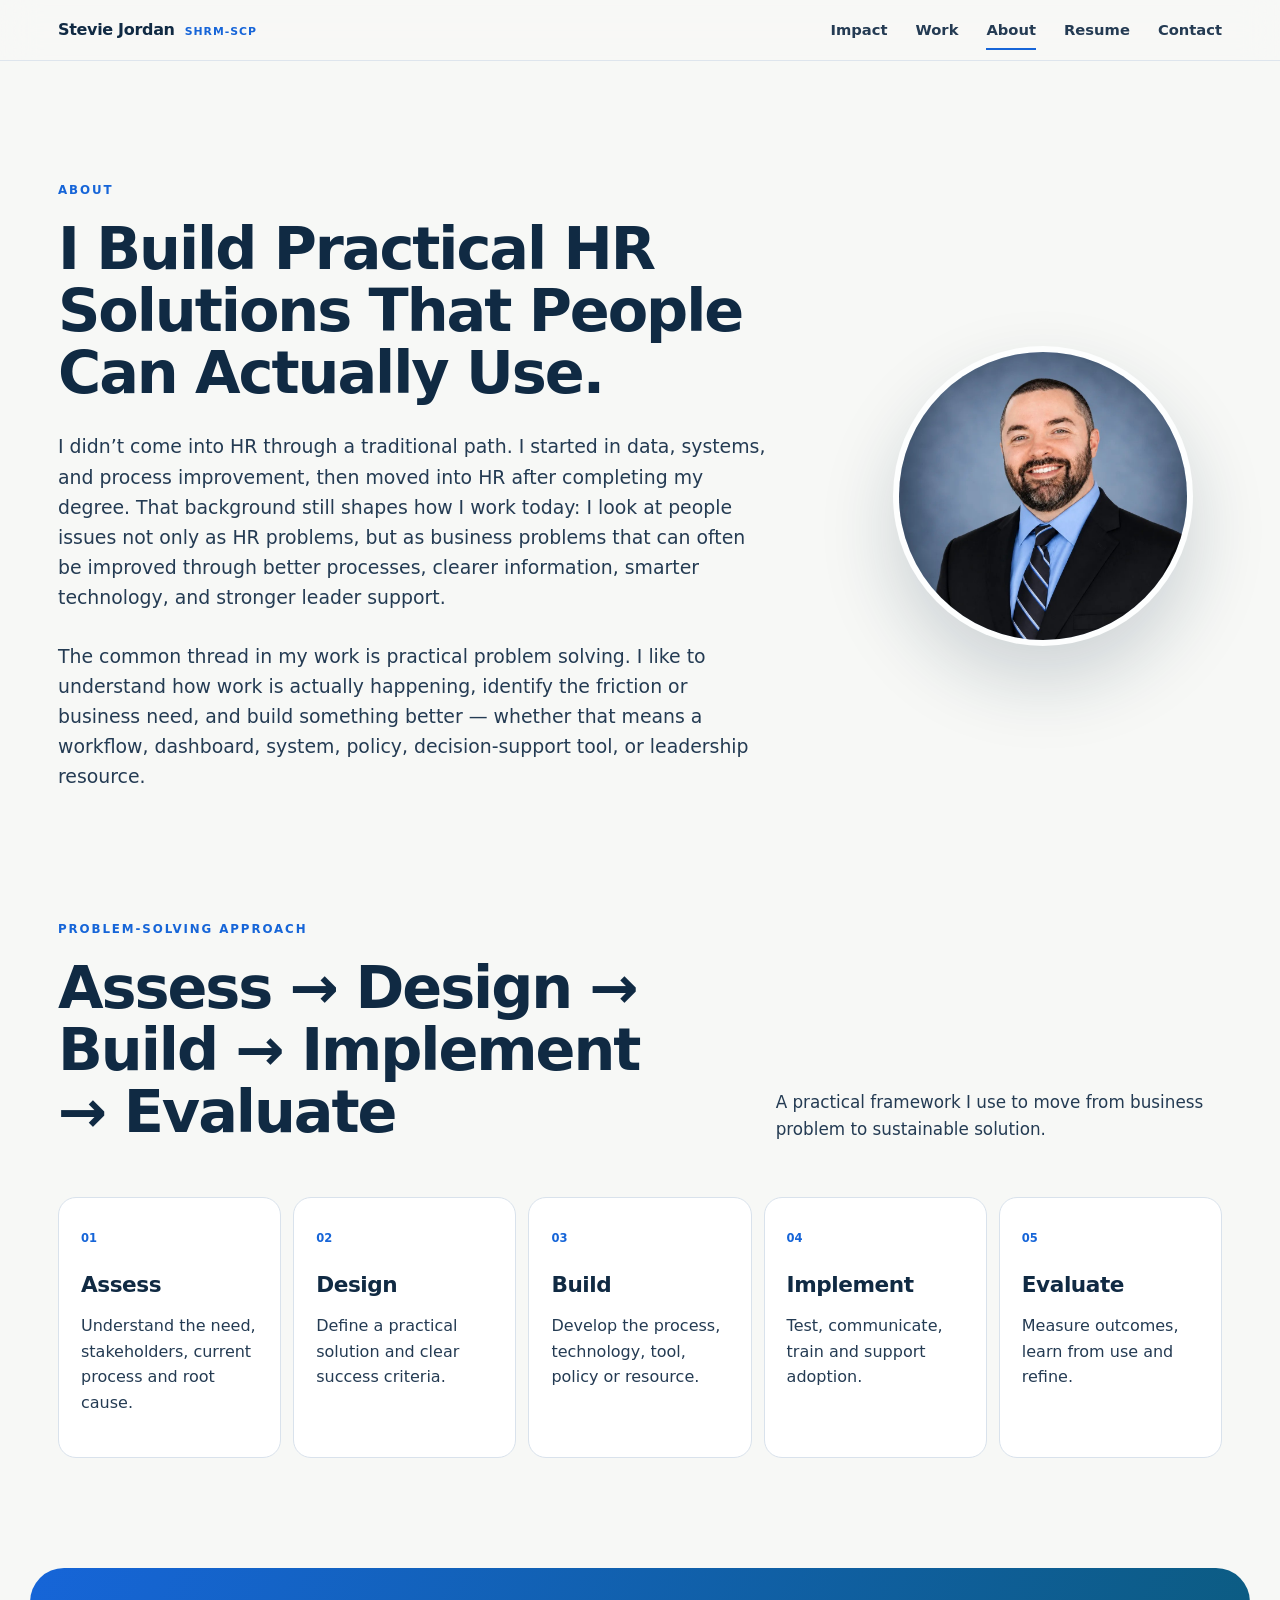
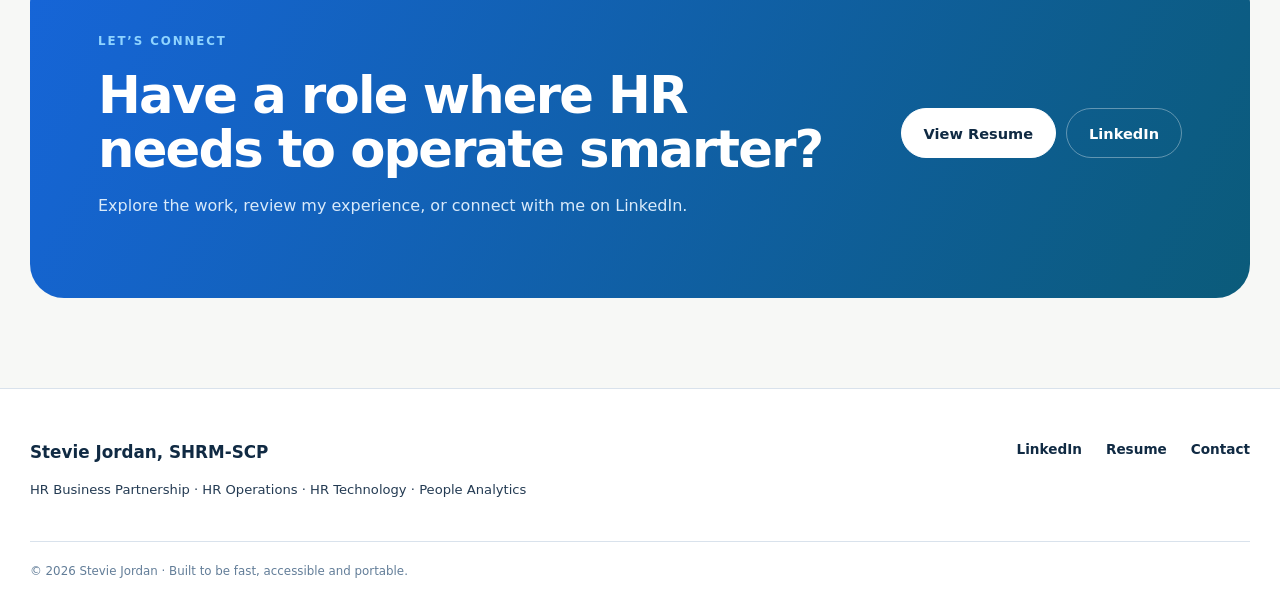
==== commit 0927b29d: "Update index.html Revised About Me section including header size and page wording." ====
--- a/about/index.html
+++ b/about/index.html
@@ -1,30 +1,472 @@
 <!doctype html>
 <html lang="en">
+
 <head>
+
 <meta charset="utf-8">
 <meta name="viewport" content="width=device-width, initial-scale=1">
+
 <title>About Stevie Jordan, SHRM-SCP | Strategic HR Professional</title>
-<meta name="description" content="Learn how Stevie Jordan approaches HR business challenges through practical process design, technology, analytics, employee relations, and leader partnership.">
+
+<meta
+  name="description"
+  content="Learn how Stevie Jordan approaches HR business challenges through practical process design, technology, analytics, employee relations, and leader partnership."
+>
+
 <link rel="canonical" href="https://steviejordan.me/about/">
+
 <meta property="og:type" content="website">
 <meta property="og:title" content="About Stevie Jordan, SHRM-SCP | Strategic HR Professional">
-<meta property="og:description" content="Learn how Stevie Jordan approaches HR business challenges through practical process design, technology, analytics, employee relations, and leader partnership.">
+
+<meta
+  property="og:description"
+  content="Learn how Stevie Jordan approaches HR business challenges through practical process design, technology, analytics, employee relations, and leader partnership."
+>
+
 <meta property="og:url" content="https://steviejordan.me/about/">
 <meta property="og:site_name" content="Stevie Jordan, SHRM-SCP">
+
 <meta name="twitter:card" content="summary_large_image">
 <meta name="theme-color" content="#102a43">
+
 <link rel="icon" href="/assets/favicon.svg" type="image/svg+xml">
 <link rel="stylesheet" href="/assets/css/styles.css">
-<script type="application/ld+json">{"@context": "https://schema.org", "@type": "Person", "name": "Stevie Jordan", "honorificSuffix": "SHRM-SCP", "url": "https://steviejordan.me", "sameAs": ["https://www.linkedin.com/in/StevieJordan"], "jobTitle": "Human Resources Professional", "address": {"@type": "PostalAddress", "addressLocality": "Fayetteville", "addressRegion": "NC"}, "alumniOf": {"@type": "CollegeOrUniversity", "name": "University of Mount Olive"}}</script>
-
-</head><body data-page="about"><header class="site-header">
+
+
+<script type="application/ld+json">
+{
+  "@context": "https://schema.org",
+  "@type": "Person",
+  "name": "Stevie Jordan",
+  "honorificSuffix": "SHRM-SCP",
+  "url": "https://steviejordan.me",
+  "sameAs": [
+    "https://www.linkedin.com/in/StevieJordan"
+  ],
+  "jobTitle": "Human Resources Professional",
+  "address": {
+    "@type": "PostalAddress",
+    "addressLocality": "Fayetteville",
+    "addressRegion": "NC"
+  },
+  "alumniOf": {
+    "@type": "CollegeOrUniversity",
+    "name": "University of Mount Olive"
+  }
+}
+</script>
+
+
+<style>
+
+/* Match homepage header sizing */
+
+body[data-page="about"] .nav-shell {
+  min-height: 60px;
+}
+
+body[data-page="about"] .nav-link {
+  padding: 18px 0;
+}
+
+body[data-page="about"] .nav-link::after {
+  bottom: 10px;
+}
+
+body[data-page="about"] .wordmark-name {
+  font-size: 1rem;
+}
+  
+body[data-page="about"] .about-hero h1 {
+  font-size: clamp(2.8rem, 4.6vw, 4.8rem);
+  max-width: 780px;
+}
+  
+</style>
+
+</head>
+
+
+<body data-page="about">
+
+
+<header class="site-header">
+
   <div class="nav-shell">
-    <a class="wordmark" href="/" aria-label="Stevie Jordan home"><span class="wordmark-name">Stevie Jordan</span><span class="wordmark-cred">SHRM-SCP</span></a>
-    <button class="menu-button" type="button" aria-expanded="false" aria-controls="site-nav"><span></span><span></span><span></span><span class="sr-only">Open navigation</span></button>
-    <nav id="site-nav" class="site-nav" aria-label="Primary navigation"><a class="nav-link " href="/impact/">Impact</a><a class="nav-link " href="/work/">Work</a><a class="nav-link active" href="/about/">About</a><a class="nav-link " href="/resume/">Resume</a><a class="nav-link " href="/contact/">Contact</a></nav>
+
+    <a
+      class="wordmark"
+      href="/"
+      aria-label="Stevie Jordan home"
+    >
+      <span class="wordmark-name">
+        Stevie Jordan
+      </span>
+
+      <span class="wordmark-cred">
+        SHRM-SCP
+      </span>
+    </a>
+
+
+    <button
+      class="menu-button"
+      type="button"
+      aria-expanded="false"
+      aria-controls="site-nav"
+    >
+      <span></span>
+      <span></span>
+      <span></span>
+
+      <span class="sr-only">
+        Open navigation
+      </span>
+    </button>
+
+
+    <nav
+      id="site-nav"
+      class="site-nav"
+      aria-label="Primary navigation"
+    >
+
+      <a
+        class="nav-link"
+        href="/impact/"
+      >
+        Impact
+      </a>
+
+      <a
+        class="nav-link"
+        href="/work/"
+      >
+        Work
+      </a>
+
+      <a
+        class="nav-link active"
+        href="/about/"
+      >
+        About
+      </a>
+
+      <a
+        class="nav-link"
+        href="/resume/"
+      >
+        Resume
+      </a>
+
+      <a
+        class="nav-link"
+        href="/contact/"
+      >
+        Contact
+      </a>
+
+    </nav>
+
   </div>
-</header><main id="main"><section class="page-hero about-hero"><div><div class="eyebrow">About</div><h1>I Build Practical HR Solutions That People Can Actually Use.</h1><p>I’m Stevie Jordan, SHRM-SCP, an HR professional with 10+ years of experience across HR business partnership, employee relations, HR operations, technology, analytics, recruiting, compensation, and leader development.</p><p>The common thread in my work is practical problem solving. I like to understand how work is actually happening, identify the friction or business need, and build something better — whether that means a workflow, dashboard, system, policy, decision-support tool, or leadership resource.</p></div><div class="profile-placeholder"><div class="profile-ring"><img class="profile-photo" src="/assets/images/stevie-jordan-headshot.jpg" alt="Stevie Jordan, SHRM-SCP"></div></div></section><section class="section-shell approach-page"><div class="section-heading"><div><div class="eyebrow">Problem-solving approach</div><h2>Assess → Design → Build → Implement → Evaluate</h2></div><p>A business-friendly version of the ADDIE-inspired approach I use to move from problem to practical solution.</p></div><div class="approach-cards"><article><span>01</span><h3>Assess</h3><p>Understand the need, stakeholders, current process and root cause.</p></article><article><span>02</span><h3>Design</h3><p>Define a practical solution and clear success criteria.</p></article><article><span>03</span><h3>Build</h3><p>Develop the process, technology, tool, policy or resource.</p></article><article><span>04</span><h3>Implement</h3><p>Test, communicate, train and support adoption.</p></article><article><span>05</span><h3>Evaluate</h3><p>Measure outcomes, learn from use and refine.</p></article></div></section><section class="values-band"><div><div class="eyebrow light">What I bring</div><h2>Structured thinking without losing the human side of HR.</h2></div><p>I’m most effective in environments that value sound judgment, clear expectations, useful data, well-designed processes, and respectful partnership with leaders and employees.</p></section><section class="cta-band" data-reveal><div><div class="eyebrow light">Let’s connect</div><h2>Have a role where HR needs to operate smarter?</h2><p>Explore the work, review my experience, or connect with me on LinkedIn.</p></div><div class="cta-actions"><a class="button button-light" href="/resume/">View Resume</a><a class="button button-ghost-light" href="https://www.linkedin.com/in/StevieJordan" target="_blank" rel="noopener">LinkedIn</a></div></section></main><footer class="site-footer"><div class="footer-shell">
-<div><a class="footer-name" href="/">Stevie Jordan, SHRM-SCP</a><p>HR Business Partnership · HR Operations · HR Technology · People Analytics</p></div>
-<div class="footer-links"><a href="https://www.linkedin.com/in/StevieJordan" target="_blank" rel="noopener">LinkedIn</a><a href="/resume/">Resume</a><a href="/contact/">Contact</a></div>
-</div><div class="footer-bottom">© 2026 Stevie Jordan · Built to be fast, accessible and portable.</div></footer>
-<script src="/assets/js/site.js" defer></script></body></html>+
+</header>
+
+
+
+<main id="main">
+
+
+  <!-- ABOUT HERO -->
+
+  <section class="page-hero about-hero">
+
+
+    <div>
+
+      <div class="eyebrow">
+        About
+      </div>
+
+
+      <h1>
+        I Build Practical HR Solutions That People Can Actually Use.
+      </h1>
+
+
+      <p>
+        I didn’t come into HR through a traditional path. I started in data,
+        systems, and process improvement, then moved into HR after completing
+        my degree. That background still shapes how I work today: I look at
+        people issues not only as HR problems, but as business problems that
+        can often be improved through better processes, clearer information,
+        smarter technology, and stronger leader support.
+      </p>
+
+
+      <p>
+        The common thread in my work is practical problem solving. I like to
+        understand how work is actually happening, identify the friction or
+        business need, and build something better — whether that means a
+        workflow, dashboard, system, policy, decision-support tool, or
+        leadership resource.
+      </p>
+
+    </div>
+
+
+
+    <div class="profile-placeholder">
+
+      <div class="profile-ring">
+
+        <img
+          class="profile-photo"
+          src="/assets/images/stevie-jordan-headshot.jpg"
+          alt="Stevie Jordan, SHRM-SCP"
+        >
+
+      </div>
+
+    </div>
+
+  </section>
+
+
+
+  <!-- PROBLEM-SOLVING APPROACH -->
+
+  <section class="section-shell approach-page">
+
+
+    <div class="section-heading">
+
+      <div>
+
+        <div class="eyebrow">
+          Problem-solving approach
+        </div>
+
+        <h2>
+          Assess → Design → Build → Implement → Evaluate
+        </h2>
+
+      </div>
+
+
+      <p>
+        A practical framework I use to move from business problem to
+        sustainable solution.
+      </p>
+
+    </div>
+
+
+
+    <div class="approach-cards">
+
+
+      <article>
+
+        <span>
+          01
+        </span>
+
+        <h3>
+          Assess
+        </h3>
+
+        <p>
+          Understand the need, stakeholders, current process and root cause.
+        </p>
+
+      </article>
+
+
+
+      <article>
+
+        <span>
+          02
+        </span>
+
+        <h3>
+          Design
+        </h3>
+
+        <p>
+          Define a practical solution and clear success criteria.
+        </p>
+
+      </article>
+
+
+
+      <article>
+
+        <span>
+          03
+        </span>
+
+        <h3>
+          Build
+        </h3>
+
+        <p>
+          Develop the process, technology, tool, policy or resource.
+        </p>
+
+      </article>
+
+
+
+      <article>
+
+        <span>
+          04
+        </span>
+
+        <h3>
+          Implement
+        </h3>
+
+        <p>
+          Test, communicate, train and support adoption.
+        </p>
+
+      </article>
+
+
+
+      <article>
+
+        <span>
+          05
+        </span>
+
+        <h3>
+          Evaluate
+        </h3>
+
+        <p>
+          Measure outcomes, learn from use and refine.
+        </p>
+
+      </article>
+
+
+    </div>
+
+  </section>
+
+
+
+  <!-- FINAL CTA -->
+
+  <section
+    class="cta-band"
+    data-reveal
+  >
+
+    <div>
+
+      <div class="eyebrow light">
+        Let’s connect
+      </div>
+
+      <h2>
+        Have a role where HR needs to operate smarter?
+      </h2>
+
+      <p>
+        Explore the work, review my experience, or connect with me on LinkedIn.
+      </p>
+
+    </div>
+
+
+    <div class="cta-actions">
+
+      <a
+        class="button button-light"
+        href="/resume/"
+      >
+        View Resume
+      </a>
+
+      <a
+        class="button button-ghost-light"
+        href="https://www.linkedin.com/in/StevieJordan"
+        target="_blank"
+        rel="noopener"
+      >
+        LinkedIn
+      </a>
+
+    </div>
+
+  </section>
+
+
+</main>
+
+
+
+<footer class="site-footer">
+
+  <div class="footer-shell">
+
+    <div>
+
+      <a
+        class="footer-name"
+        href="/"
+      >
+        Stevie Jordan, SHRM-SCP
+      </a>
+
+      <p>
+        HR Business Partnership · HR Operations · HR Technology · People Analytics
+      </p>
+
+    </div>
+
+
+    <div class="footer-links">
+
+      <a
+        href="https://www.linkedin.com/in/StevieJordan"
+        target="_blank"
+        rel="noopener"
+      >
+        LinkedIn
+      </a>
+
+      <a href="/resume/">
+        Resume
+      </a>
+
+      <a href="/contact/">
+        Contact
+      </a>
+
+    </div>
+
+  </div>
+
+
+  <div class="footer-bottom">
+    © 2026 Stevie Jordan · Built to be fast, accessible and portable.
+  </div>
+
+</footer>
+
+
+<script
+  src="/assets/js/site.js"
+  defer
+></script>
+
+
+</body>
+</html>
--- a/assets/css/styles.css
+++ b/assets/css/styles.css
@@ -65,3 +65,179 @@
   .hero-headshot{width:230px;height:230px;border-width:5px}
   .profile-ring{width:240px;height:240px;border-width:5px}
 }
+
+
+/* ===== Contact form ===== */
+.contact-hero-form{
+  align-items:start;
+  padding-top:105px;
+  padding-bottom:100px;
+}
+.contact-intro{
+  padding-top:28px;
+}
+.contact-intro h1{
+  max-width:560px;
+}
+.contact-intro>p{
+  max-width:560px;
+  margin:28px 0 0;
+}
+.contact-secondary{
+  margin-top:42px;
+  padding-top:26px;
+  border-top:1px solid var(--line);
+  max-width:560px;
+  display:flex;
+  flex-wrap:wrap;
+  align-items:center;
+  gap:10px 18px;
+}
+.contact-secondary>span{
+  color:var(--muted);
+  font-size:.82rem;
+  font-weight:800;
+  text-transform:uppercase;
+  letter-spacing:.08em;
+}
+.contact-form-card{
+  background:#fff;
+  border:1px solid var(--line);
+  border-radius:28px;
+  padding:38px;
+  box-shadow:var(--shadow);
+}
+.contact-form-heading{
+  margin-bottom:30px;
+}
+.contact-form-heading .eyebrow{
+  margin-bottom:12px;
+}
+.contact-form-heading h2{
+  font-size:clamp(2rem,3.4vw,3.25rem);
+}
+.contact-form-heading p{
+  margin:14px 0 0;
+  font-size:.94rem;
+}
+.contact-form{
+  display:grid;
+  gap:20px;
+}
+.form-grid{
+  display:grid;
+  grid-template-columns:1fr 1fr;
+  gap:16px;
+}
+.form-field{
+  display:grid;
+  gap:8px;
+}
+.form-field label{
+  color:var(--ink);
+  font-size:.82rem;
+  font-weight:800;
+}
+.form-field label span{
+  color:var(--muted);
+  font-weight:700;
+  margin-left:5px;
+}
+.form-field input,
+.form-field textarea{
+  width:100%;
+  border:1px solid #bcccdc;
+  background:#fbfcfd;
+  color:var(--ink);
+  border-radius:13px;
+  padding:13px 14px;
+  font:inherit;
+  line-height:1.45;
+  outline:none;
+  transition:border-color .18s ease,box-shadow .18s ease,background .18s ease;
+}
+.form-field textarea{
+  min-height:150px;
+  resize:vertical;
+}
+.form-field input:focus,
+.form-field textarea:focus{
+  border-color:var(--blue);
+  background:#fff;
+  box-shadow:0 0 0 4px rgba(22,101,216,.10);
+}
+.form-field textarea::placeholder{
+  color:#829ab1;
+}
+.form-submit-row{
+  display:flex;
+  align-items:center;
+  gap:16px;
+  flex-wrap:wrap;
+  margin-top:2px;
+}
+.form-submit{
+  min-width:150px;
+  cursor:pointer;
+}
+.form-submit:disabled{
+  cursor:wait;
+  opacity:.72;
+  transform:none;
+}
+.form-status{
+  margin:0;
+  font-size:.86rem;
+  font-weight:700;
+  min-height:1.4em;
+}
+.form-status.success{
+  color:#16705a;
+}
+.form-status.error{
+  color:#b42318;
+}
+.form-honeypot{
+  position:absolute!important;
+  width:1px!important;
+  height:1px!important;
+  padding:0!important;
+  margin:-1px!important;
+  overflow:hidden!important;
+  clip:rect(0,0,0,0)!important;
+  white-space:nowrap!important;
+  border:0!important;
+}
+
+@media (max-width:1050px){
+  .contact-hero-form{
+    padding-top:82px;
+    padding-bottom:80px;
+  }
+  .contact-intro{
+    padding-top:0;
+  }
+}
+@media (max-width:760px){
+  .contact-hero-form{
+    padding:72px 20px 60px;
+    gap:52px;
+  }
+  .contact-secondary{
+    margin-top:30px;
+  }
+  .contact-form-card{
+    padding:26px 20px;
+    border-radius:22px;
+  }
+  .form-grid{
+    grid-template-columns:1fr;
+  }
+  .form-submit-row{
+    align-items:flex-start;
+    flex-direction:column;
+  }
+  .form-submit{
+    width:100%;
+  }
+}
